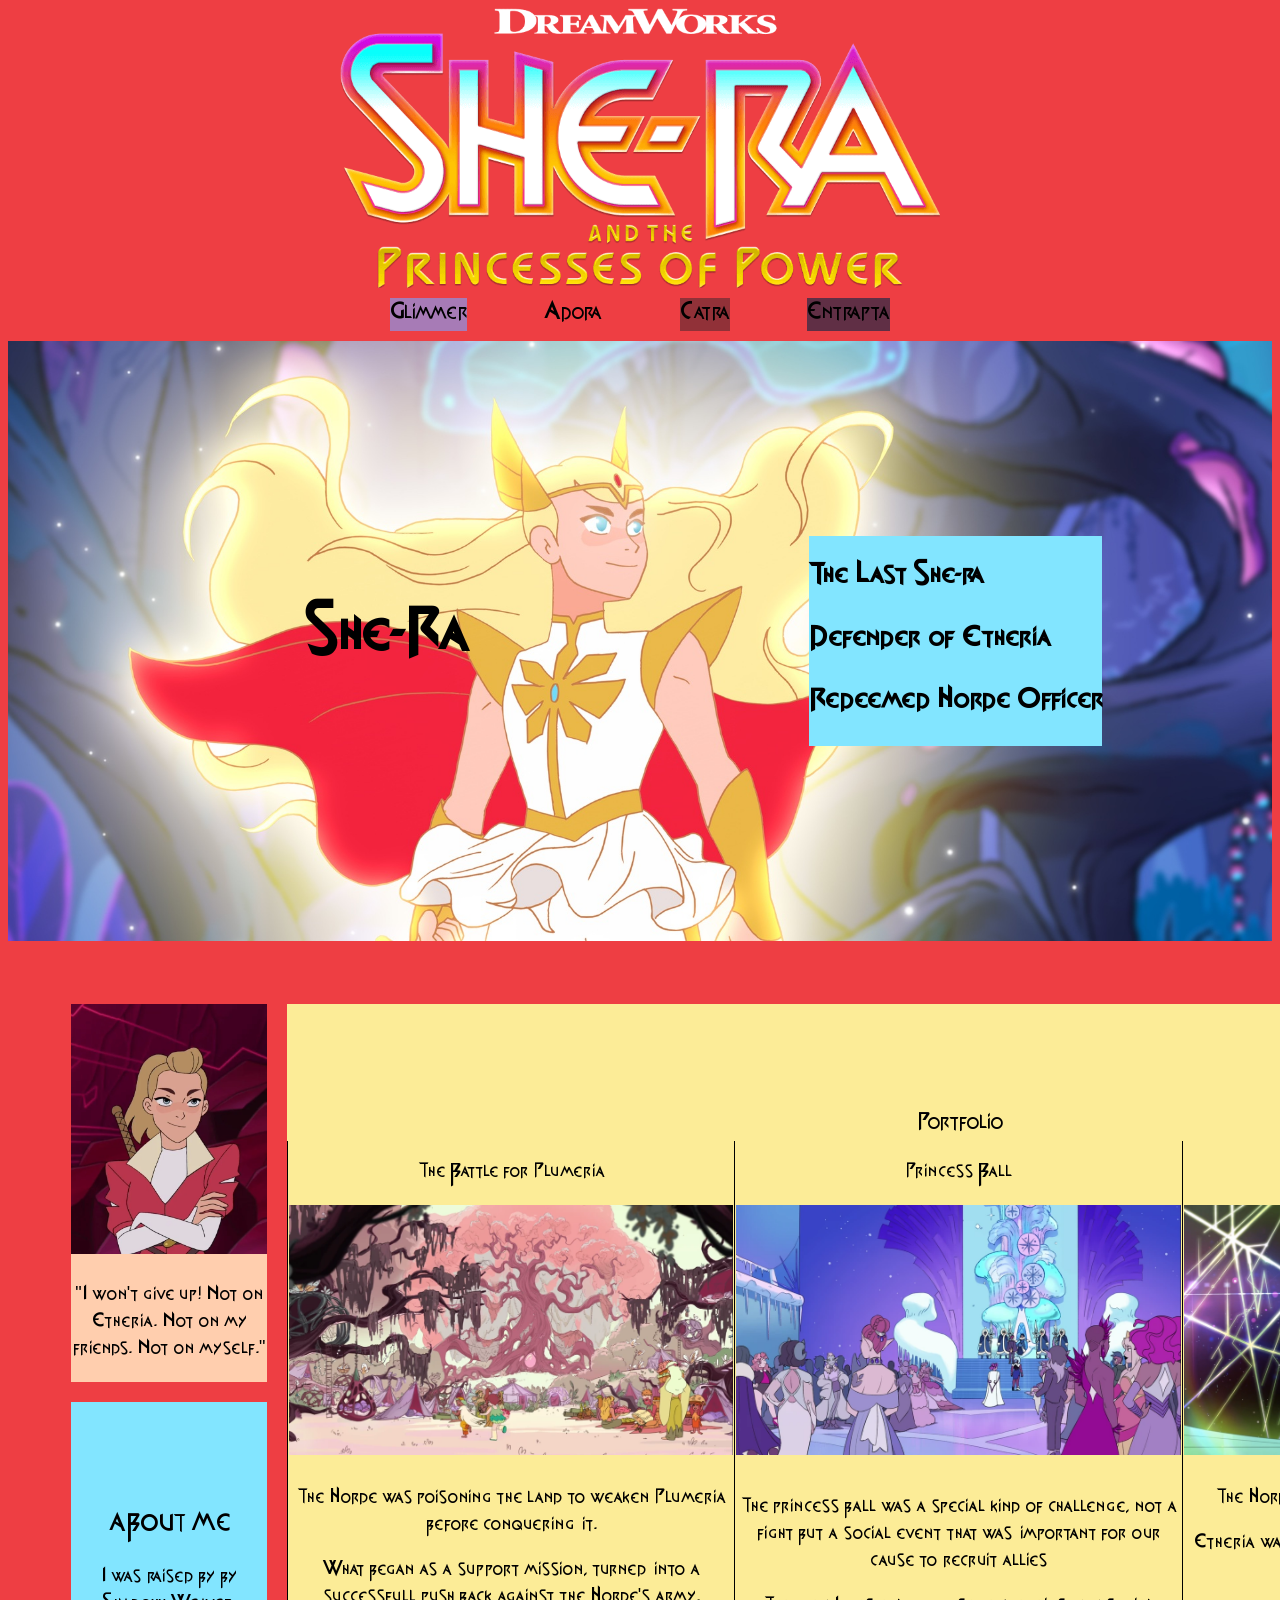
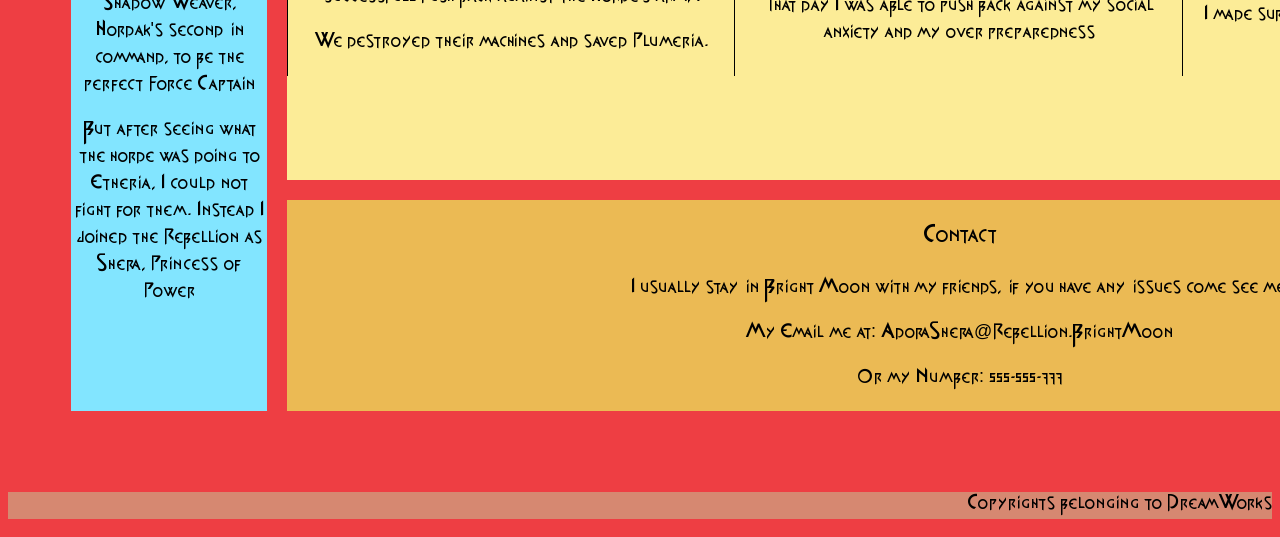
==== Adora.html @ 9408cb0c "Added all the other characters and their own page" ====
<!DOCTYPE html>
<html lang="en">
    <head>
        <title>She-Ra</title>
        <link rel="stylesheet" href="SheraStyles.css">
        <meta name="viewport" content="width=device-width, initial-scale=1">
        <meta charset="UTF-8">
    </head>

    <body style="background-color: var(--adora-red);">
        <header id="header">
            
            <img id="titlecard" src="assets/images/She-Ra_and_The_Princesses_of_Power_Logo.png" alt="Title Card" >
            <nav id="Navi">
                <a href="Glimmer.html" style="background-color: var(--glimmer-purple);">Glimmer</a>
                <a href="Adora.html" style="background-color: var(--adora-red);">Adora</a>
                <a href="Catra.html" style="background-color: var(--catra-brick);">Catra</a>
                <a href="Entrapta.html" style="background-color: var(--entrapta-plum);">Entrapta</a>
            </nav>
        </header>

        <section class="herosectionAdora">
                <h1 class="herotitle">She-Ra</h1>
            <div class="herotextAdora">
                <h2>The Last She-ra</h2>
                <h2>Defender of Etheria</h2>
                <h2>Redeemed Horde Officer</h2>
            </div>
        </section>
        
        <main id="putgridhere">
            <div class="picture" style="background-color: var(--adora-beige);">
                <div>
                    <img src="assets/images/adora-once-said-v0-ylj8t8g0m6u91.webp" alt="Attentive Entrapta">
                    <p>"I won't give up! Not on Etheria. Not on my friends. Not on myself."</p>
                </div>
            </div>
            <div class="aboutme" style="background-color: var(--adora-blue);">
                <div>
                    <p class="title">ABOUT ME</p>
                    <p>I was raised by by Shadow Weaver, Hordak's second in command, to be the perfect Force Captain</p>
                    <p>But after seeing what the horde was doing to Etheria, I could not fight for them. Instead I joined the Rebellion as Shera, Princess of Power</p>
                    <p></p>
                    <p></p>
                </div>
            </div>
            <div class="portfolio" style="background-color: var(--adora-yellow);">
                <table>
                    <caption class="title">Portfolio</caption>
                    <tbody>
                        <tr>
                            <td>
                                <p>The Battle for Plumeria</p>
                                <img src="assets/images/Plumeria.webp" alt="Kingdom of Plumeria">
                            </td>
                            <td>
                                <p>Princess Ball</p>
                                <img src="assets/images/Princess_Prom_Double_Trouble_cameo.webp" alt="Princess Ball">
                            </td>
                            <td>
                                <p>Freeing Etheria</p>
                                <img src="assets/images/Catra_and_Adora_in_the_Heart_of_Etheria.webp" alt="Heart of Etheria">
                            </td>
                        </tr>
                        <tr>
                            <td>
                                <p>The Horde was poisoning the land to weaken Plumeria before conquering it.</p>
                                <p>What began as a support mission, turned into a successfull push back against the Horde's army.</p>
                                <p>We destroyed their machines and saved Plumeria.</p>
                            </td>
                            <td>
                                <p>The princess ball was a special kind of challenge, not a fight but a social event that was important for our cause to recruit allies</p>
                                <p>That day I was able to push back against my social anxiety and my over preparedness</p>
                            </td>
                            <td>
                                <p>The Horde wasn't the only one harming Etheria.</p>
                                <p>Etheria was made a weapon centuries ago, She-ra was the key to firing it.</p>
                                <p>I made sure it couldn't be fired anymore, there will never be another she-ra</p>
                            </td>
                        </tr>
                    </tbody>
                </table>
            </div>
            <div class="contact" style="background-color: var(--adora-gold);">
                <div>
                    <p class="title">Contact</p>
                    <p>I usually stay in Bright Moon with my friends, if you have any issues come see me.</p>
                    <p>My Email me at: AdoraShera@Rebellion.BrightMoon</p>
                    <p>Or my Number: 555-555-777</p>
                </div>
            </div>

        </main>  

        <footer class="footer">
            <p>Copyrights belonging to DreamWorks</p>
        </footer>
    </body>

</html>
---- SheraStyles.css ----
:root {
    --adora-white: #ffffff;
    --adora-beige: #ffceae;
    --adora-yellow: #fcec97;
    --adora-gold: #ebba54;
    --adora-blue: #82e5ff;
    --adora-red: #ee3e43;
    --adora-black: #010000;

    --glimmer-light-orange: #F5C181;
    --glimmer-orange: #EFAA73;
    --glimmer-pink: #F4A0A3;
    --glimmer-dusty-rose: #C27D7D;
    --glimmer-light-blue: #ACD8EC;
    --glimmer-purple: #A77BB6;
    --glimmer-dark-purple: #815A85;

    --entrapta-pale-pink: #eedcdc;
    --entrapta-peach: #e0997b;
    --entrapta-terracotta: #d68871;
    --entrapta-hot-pink: #e12967;
    --entrapta-mauve: #b1749e;
    --entrapta-plum: #602f45;
    --entrapta-dark-plum: #3e2332;

    --catra-black: #05020A;
    --catra-dark-plum: #291A31;
    --catra-charcoal: #3B3340;
    --catra-wine: #501230;
    --catra-brick: #913138;
    --catra-terracotta: #CB7267;
    --catra-apricot: #FE9D69;
    --catra-peach: #FBB181;
    --catra-mint: #80F1CC;
    --catra-lime: #EBF46A;
}
body{
    font-family: Shera, sans-serif;
    background-color: var(--entrapta-plum);
    background-repeat: no-repeat;
    background-size: auto;
    font-size: large;

}
@font-face {
    font-family: Shera;
    src: url('assets/fonts/Shera-MqWe.ttf') format('truetype');
}
#header{
    display: flex;
    flex-direction: column;
    flex-wrap: nowrap;
    align-items: center;
    justify-content: center;
}
img {
    height: 250px;
}
#titlecard{
    max-width: 600px;
    height: auto;
}
#Navi{
    display: flex;
    font-size: larger;
    flex-direction: row;
    align-items: center;
    justify-content: space-between;
    width: 100%;
    max-width: 500px;
    padding: 10px;
}
#putgridhere{
    display: grid;
    grid-template-columns: 1fr 3fr;
    grid-template-rows: repeat(2, 1fr) min-content ;
    gap: 20px;
    grid-template-areas: 
    "Picture Portfolio"
    "AboutMe Portfolio"
    "AboutMe Contact";
    padding: 5%;
}
.picture{
    grid-area: Picture;
    background-color: var(--entrapta-dark-plum);
    text-align: center;
}
.aboutme{
    grid-area: AboutMe;
    background-color: var(--entrapta-hot-pink);
    text-align: center;
    align-content: center;
}
.contact{
    grid-area: Contact;
    background-color: var(--entrapta-mauve);
    text-align: center;
    align-content: center;
}
.portfolio{
    grid-area: Portfolio;
    background-color: var(--entrapta-peach);
    text-align: center;
    align-content: center;
}
.title{
    text-align: center;
    font-size: larger;
}
.herosection{
    background-image: url("assets/images/Dryl.webp");
    height: 600px;
    width: auto;
    background-repeat: no-repeat;
    background-position: center;
    background-size: cover;
    display: flex;
    flex-direction: column;
    align-items: flex-start;
    padding-left: 10%;
}
.herosectionAdora{
    background-image: url("assets/images/Shera-Hero-Panel.jpg");
    height: 600px;
    width: auto;
    background-repeat: no-repeat;
    background-position: center;
    background-size: cover;
    display: flex;
    flex-direction: row;
    align-items: center;
    padding-left: 10%;
    justify-content: space-around;
}
.herosectionCatra{
    background-image: url("assets/images/6785-catra.png");
    height: 600px;
    width: auto;
    background-repeat: no-repeat;
    background-position: center;
    background-size: cover;
    display: flex;
    flex-direction: row;
    align-items: flex-start;
    padding-left: 10%;
    justify-content: space-evenly;
}
.herosectionGlimmer{
    background-image: url("assets/images/glimmerbanner.png");
    height: 600px;
    width: auto;
    background-repeat: no-repeat;
    background-position: center;
    background-size: cover;
    display: flex;
    flex-direction: row;
    align-items: center;
    padding-left: 10%;
    justify-content: space-around;
}
.herotextGlimmer{
    width: fit-content;
    background-color: var(--glimmer-dark-purple);
}
.herotextCatra{
    width: fit-content;
    background-color: var(--catra-mint);
    margin-top: 100px;
}
.herotextAdora{
    width: fit-content;
    background-color: var(--adora-blue);
}
.herotext{
    width: fit-content;
    background-color: var(--entrapta-hot-pink);
}
.herotitle{
    font-size: 1.5cm;
}
.footer{
    background-color: var(--entrapta-terracotta);
    text-align: end;
}
table, th, td {
    border-left: 1px solid black;
    border-right: 1px solid black;
}
table {
    border-collapse: collapse;
}
nav a {
  color: black;
  text-decoration: none;
}

@media (max-width: 768px) {
    #putgridhere {
    grid-template-columns: minmax(0, 1fr);
    grid-template-rows: auto;
    grid-template-areas:
        "Picture"
        "AboutMe"
        "Portfolio"
        "Contact";
    padding: 3%;
    gap: 10px;
    }

    #Navi {
        max-width: 100%;
        font-size: large;
    }

    #titlecard {
        width: 100%;
        height: auto;
    }

    .herosection {
        height: 400px;
        padding-left: 5%;
        padding-right: 5%;
    }

    .herotitle {
        font-size: 1.2cm;
    }

    table {
        display: block;
        overflow-x: auto;
    }

    #putgridhere > * {
        min-width: 0;
    }

    img {
        max-width: 100%;
        height: auto; 
    }

    .portfolio {
        overflow-x: auto;
    }

    .herotext {
        width: fit-content;
        max-width: 90%;
        padding: 8px 14px;
    }

    .herotext h2 {
        font-size: 1rem;
        font-weight: normal;
        margin: 4px 0;
    }
   .herosectionAdora {
        height: 400px;
        padding-left: 5%;
        padding-right: 5%;
    }
    .herotextAdora {
        width: fit-content;
        max-width: 90%;
        padding: 8px 14px;
    }

    .herotextAdora h2 {
        font-size: 1rem;
        font-weight: normal;
        margin: 4px 0;
    }
   .herosectionCatra {
        height: 400px;
        padding-left: 5%;
        padding-right: 5%;
    }
    .herotextCatra {
        width: fit-content;
        max-width: 90%;
        padding: 8px 14px;
    }

    .herotextCatra h2 {
        font-size: 1rem;
        font-weight: normal;
        margin: 4px 0;
    }
   .herosectionGlimmer {
        height: 400px;
        padding-left: 5%;
        padding-right: 5%;
    }
    .herotextGlimmer {
        width: fit-content;
        max-width: 90%;
        padding: 8px 14px;
    }

    .herotextGlimmer h2 {
        font-size: 1rem;
        font-weight: normal;
        margin: 4px 0;
    }
}

@media (max-width: 480px) {
    body {
        font-size: medium;
    }

    #Navi {
        flex-wrap: wrap;
        justify-content: center;
        gap: 8px;
    }

    .herosection {
        height: 300px;
    }

    .herotitle {
        font-size: 1cm;
    }
    .herotext {
        max-width: 100%;
    }
    .herotext h2 {
        font-size: 0.85rem;
    }
    .herosectionAdora {
        height: 300px;
    }
    .herosectionCatra {
        height: 300px;
    }
    .herosectionGlimmer {
        height: 300px;
    }
    .herotextAdora {
        max-width: 100%;
    }
    .herotextGlimmer {
        max-width: 100%;
    }
    .herotextCatra {
        max-width: 100%;
    }
    .herotextAdora h2 {
        font-size: 0.85rem;
    }
    .herotextCatra h2 {
        font-size: 0.85rem;
    }
    .herotextGlimmer h2 {
        font-size: 0.85rem;
    }
}
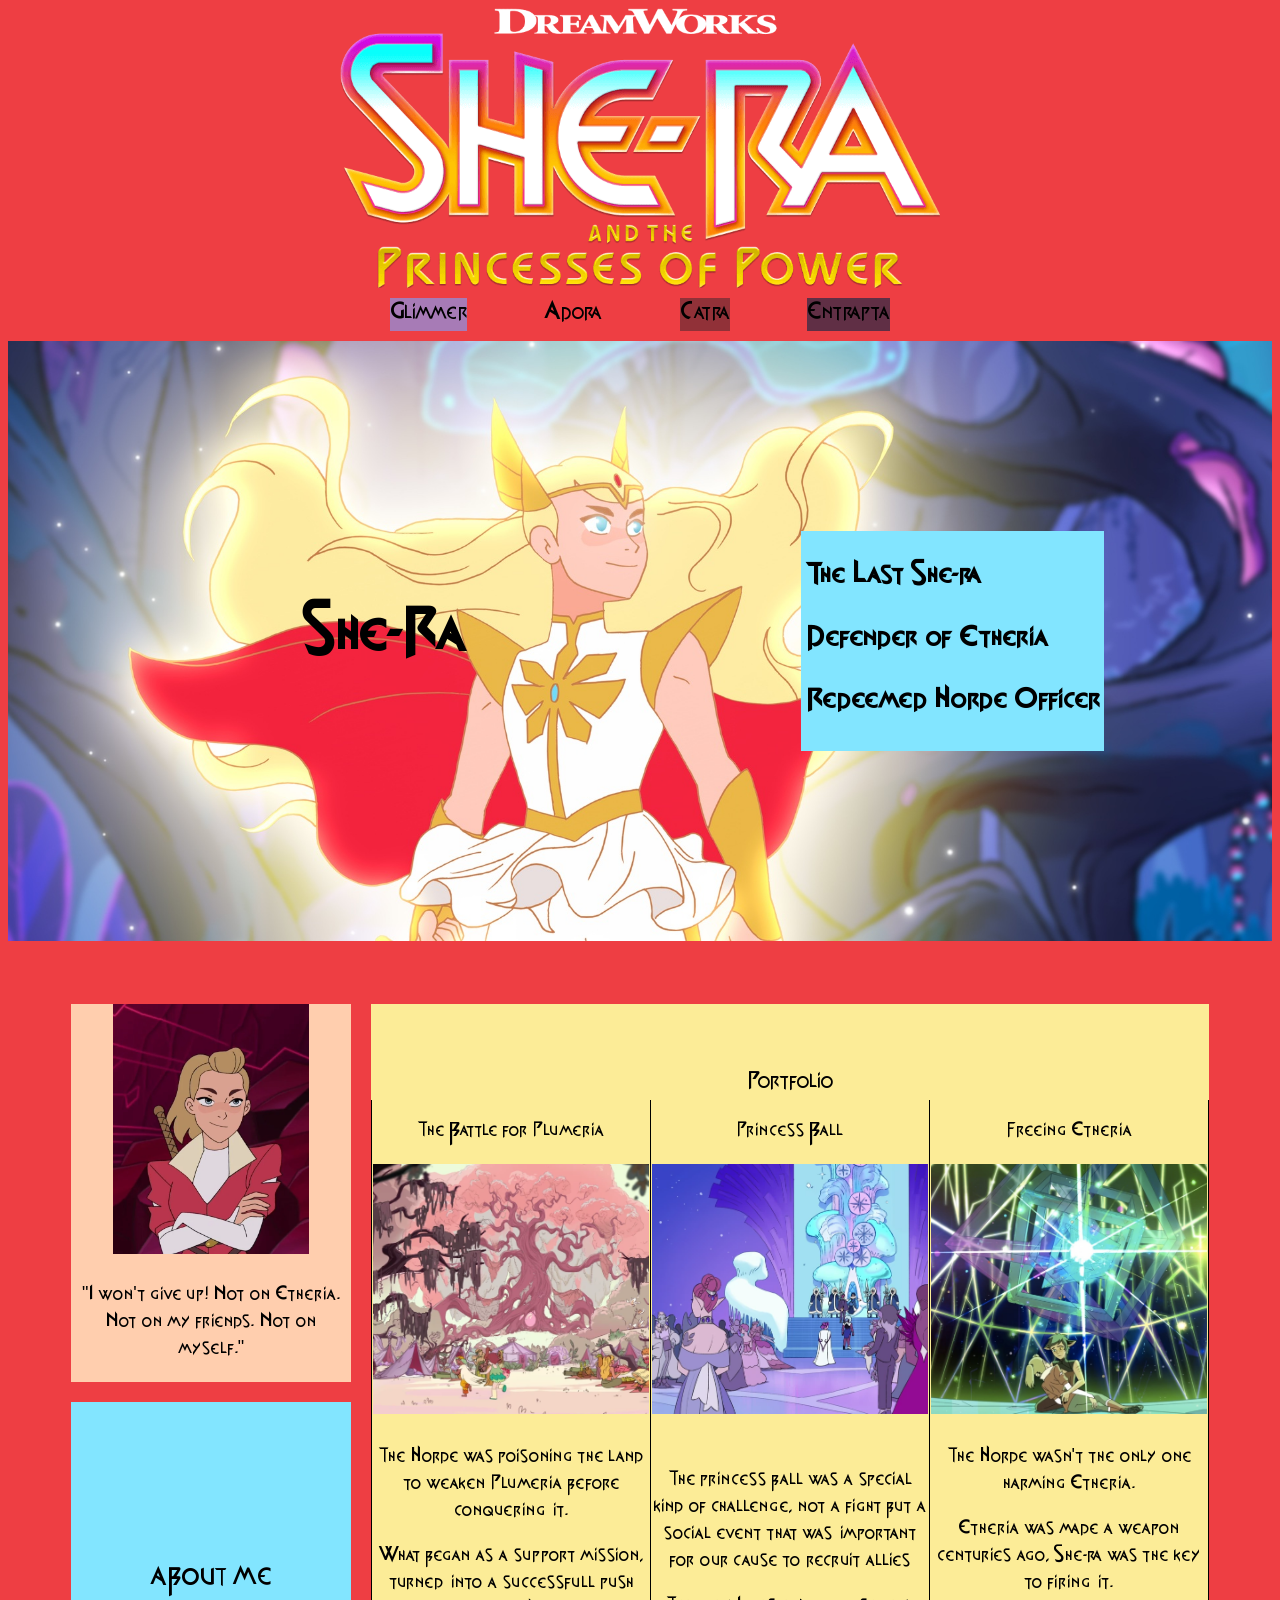
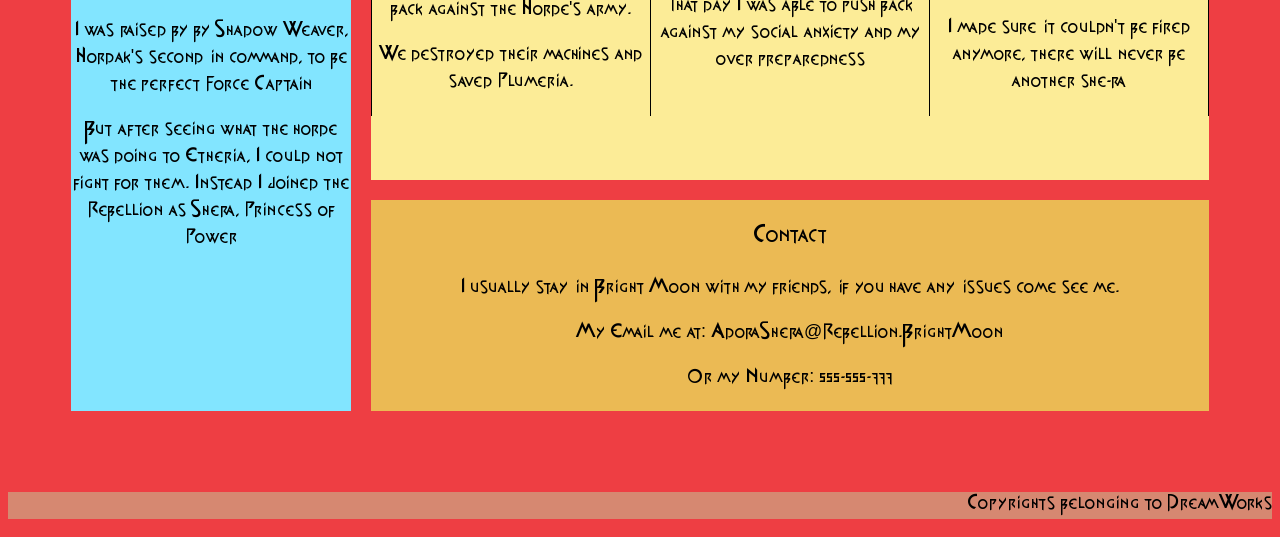
==== commit bf2e134e: "fixed high res issue. fixed pink box issue. placed style into css" ====
--- a/Adora.html
+++ b/Adora.html
@@ -7,15 +7,15 @@
         <meta charset="UTF-8">
     </head>
 
-    <body style="background-color: var(--adora-red);">
+    <body class="adorared">
         <header id="header">
             
             <img id="titlecard" src="assets/images/She-Ra_and_The_Princesses_of_Power_Logo.png" alt="Title Card" >
             <nav id="Navi">
-                <a href="Glimmer.html" style="background-color: var(--glimmer-purple);">Glimmer</a>
-                <a href="Adora.html" style="background-color: var(--adora-red);">Adora</a>
-                <a href="Catra.html" style="background-color: var(--catra-brick);">Catra</a>
-                <a href="Entrapta.html" style="background-color: var(--entrapta-plum);">Entrapta</a>
+                <a href="Glimmer.html" class="glimmerpurple">Glimmer</a>
+                <a href="Adora.html" class="adorared">Adora</a>
+                <a href="Catra.html" class="catrabrick">Catra</a>
+                <a href="Entrapta.html" class="entraptaplum">Entrapta</a>
             </nav>
         </header>
 
@@ -29,13 +29,13 @@
         </section>
         
         <main id="putgridhere">
-            <div class="picture" style="background-color: var(--adora-beige);">
+            <div class="picture" id="adorabeige">
                 <div>
-                    <img src="assets/images/adora-once-said-v0-ylj8t8g0m6u91.webp" alt="Attentive Entrapta">
+                    <img src="assets/images/adora-once-said-v0-ylj8t8g0m6u91.webp" alt="Smug Adora">
                     <p>"I won't give up! Not on Etheria. Not on my friends. Not on myself."</p>
                 </div>
             </div>
-            <div class="aboutme" style="background-color: var(--adora-blue);">
+            <div class="aboutme" id="adorablue">
                 <div>
                     <p class="title">ABOUT ME</p>
                     <p>I was raised by by Shadow Weaver, Hordak's second in command, to be the perfect Force Captain</p>
@@ -44,7 +44,7 @@
                     <p></p>
                 </div>
             </div>
-            <div class="portfolio" style="background-color: var(--adora-yellow);">
+            <div class="portfolio" id="adorayellow">
                 <table>
                     <caption class="title">Portfolio</caption>
                     <tbody>
@@ -81,7 +81,7 @@
                     </tbody>
                 </table>
             </div>
-            <div class="contact" style="background-color: var(--adora-gold);">
+            <div class="contact" id="adoragold">
                 <div>
                     <p class="title">Contact</p>
                     <p>I usually stay in Bright Moon with my friends, if you have any issues come see me.</p>
--- a/SheraStyles.css
+++ b/SheraStyles.css
@@ -34,6 +34,11 @@
     --catra-mint: #80F1CC;
     --catra-lime: #EBF46A;
 }
+table {
+    border-collapse: collapse;
+    width: 100%;
+    table-layout: fixed;
+}
 body{
     font-family: Shera, sans-serif;
     background-color: var(--entrapta-plum);
@@ -54,7 +59,9 @@
     justify-content: center;
 }
 img {
+    max-width: 100%;
     height: 250px;
+    object-fit: cover;
 }
 #titlecard{
     max-width: 600px;
@@ -72,7 +79,7 @@
 }
 #putgridhere{
     display: grid;
-    grid-template-columns: 1fr 3fr;
+    grid-template-columns: minmax(0, 1fr) minmax(0, 3fr);
     grid-template-rows: repeat(2, 1fr) min-content ;
     gap: 20px;
     grid-template-areas: 
@@ -162,19 +169,23 @@
 .herotextGlimmer{
     width: fit-content;
     background-color: var(--glimmer-dark-purple);
+    padding: 5px;
 }
 .herotextCatra{
     width: fit-content;
     background-color: var(--catra-mint);
     margin-top: 100px;
+    padding: 5px;
 }
 .herotextAdora{
     width: fit-content;
     background-color: var(--adora-blue);
+    padding: 5px;
 }
 .herotext{
     width: fit-content;
     background-color: var(--entrapta-hot-pink);
+    padding: 5px;
 }
 .herotitle{
     font-size: 1.5cm;
@@ -194,7 +205,54 @@
   color: black;
   text-decoration: none;
 }
-
+.adorared {
+    background-color: var(--adora-red);
+}
+.glimmerpurple {
+    background-color: var(--glimmer-purple);
+}
+.catrabrick {
+    background-color: var(--catra-brick);
+}
+.entraptaplum {
+    background-color: var(--entrapta-plum);
+}
+#adorabeige {
+    background-color: var(--adora-beige);
+}
+#adorablue {
+    background-color: var(--adora-blue);
+}
+#adorayellow {
+    background-color: var(--adora-yellow);
+}
+#adoragold {
+    background-color: var(--adora-gold);
+}
+#catrawine {
+    background-color: var(--catra-wine);
+}
+#catralime {
+    background-color: var(--catra-lime);
+}
+#catraterracota {
+    background-color: var(--catra-terracotta);
+}
+#catracharcoal {
+    background-color: var(--catra-charcoal);
+}
+#glimmerblue {
+    background-color: var(--glimmer-light-blue);
+}
+#glimmerrose {
+    background-color: var(--glimmer-dusty-rose);
+}
+#glimmerpink {
+    background-color: var(--glimmer-pink);
+}
+#glimmerorange {
+    background-color: var(--glimmer-orange);
+}
 @media (max-width: 768px) {
     #putgridhere {
     grid-template-columns: minmax(0, 1fr);
